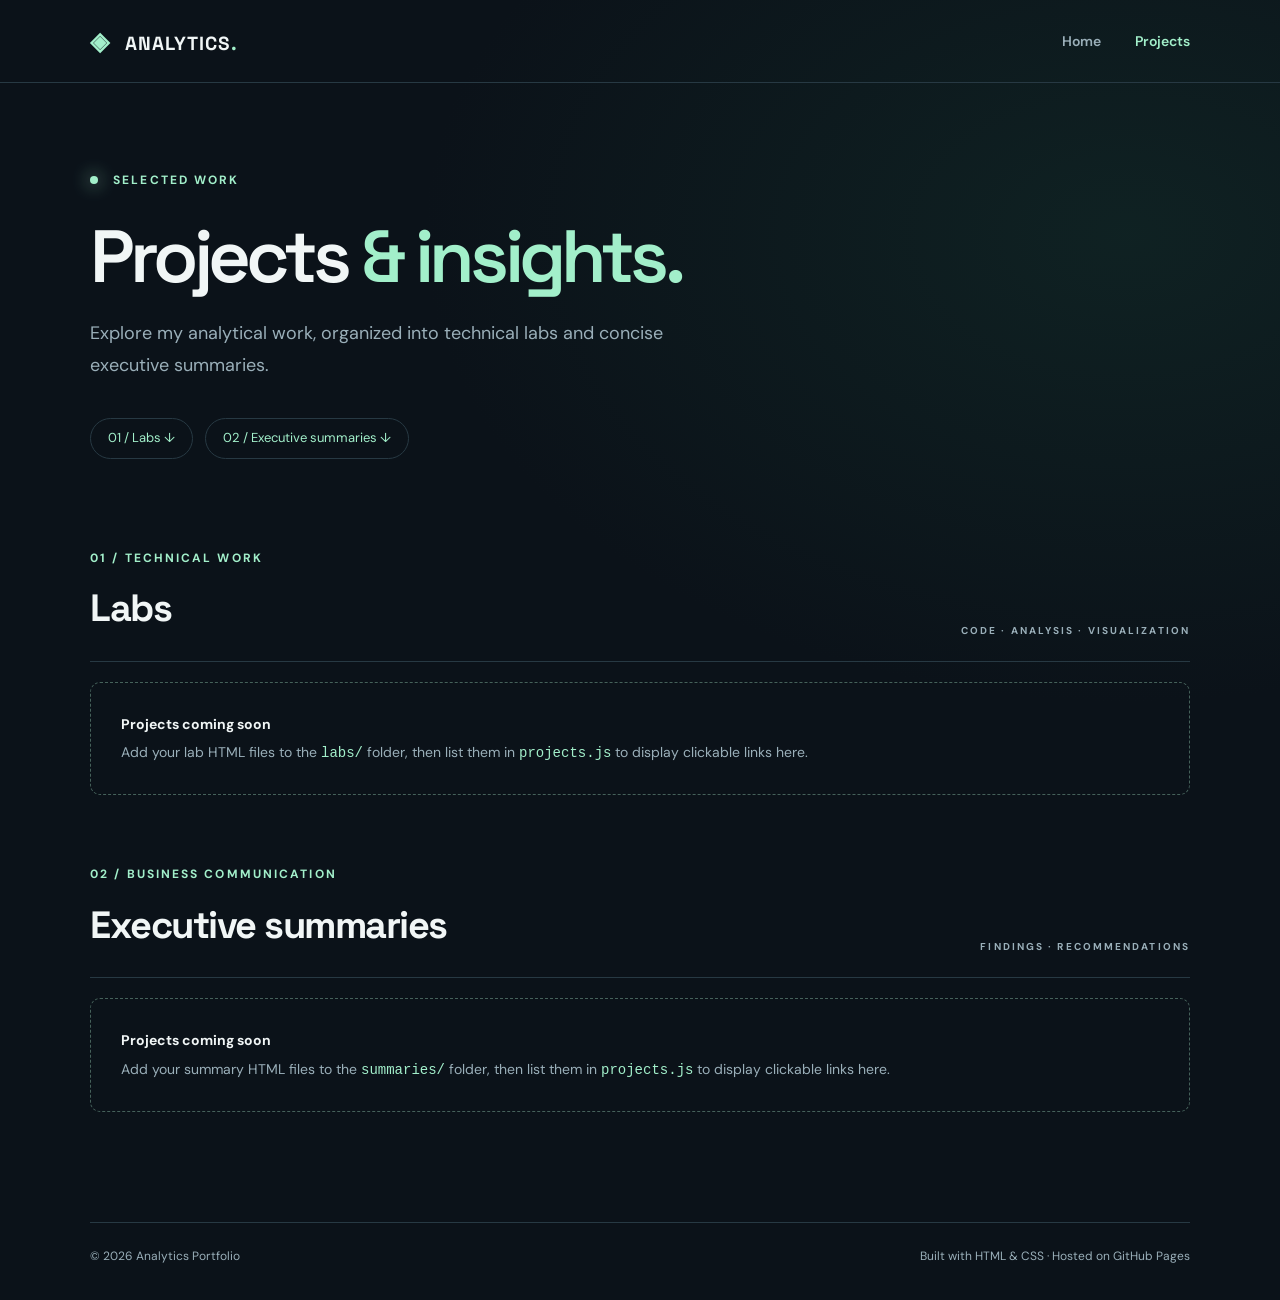
==== projects.html @ bbb92398 "Add files via upload" ====
<!doctype html>
<html lang="en"><head><meta charset="utf-8"><meta name="viewport" content="width=device-width,initial-scale=1"><meta name="description" content="Browse analytics labs and executive summaries."><title>Analytics Portfolio | Projects</title><link rel="stylesheet" href="styles.css"></head>
<body><header class="site-header"><div class="shell nav"><a class="brand" href="index.html"><span class="brand-mark">◈</span> ANALYTICS<span class="accent">.</span></a><nav aria-label="Main navigation"><a href="index.html">Home</a><a class="active" aria-current="page" href="projects.html">Projects</a></nav></div></header><main class="shell project-main"><div class="eyebrow"><span class="dot"></span> SELECTED WORK</div><h1>Projects <em>& insights.</em></h1><p class="lede project-lede">Explore my analytical work, organized into technical labs and concise executive summaries.</p><div class="jump-links"><a href="#labs">01 / Labs ↓</a><a href="#summaries">02 / Executive summaries ↓</a></div><section class="project-section" id="labs"><div class="section-heading"><div><div class="section-kicker">01 / TECHNICAL WORK</div><h2>Labs</h2></div><span class="section-aside">CODE · ANALYSIS · VISUALIZATION</span></div><div id="labs-list" class="project-list"></div></section><section class="project-section" id="summaries"><div class="section-heading"><div><div class="section-kicker">02 / BUSINESS COMMUNICATION</div><h2>Executive summaries</h2></div><span class="section-aside">FINDINGS · RECOMMENDATIONS</span></div><div id="summaries-list" class="project-list"></div></section></main><footer class="shell footer"><span>© <span id="year"></span> Analytics Portfolio</span><span>Built with HTML & CSS · Hosted on GitHub Pages</span></footer><script src="projects.js"></script></body></html>
---- styles.css ----
@import url('https://fonts.googleapis.com/css2?family=DM+Sans:wght@400;500;600;700&family=Space+Grotesk:wght@400;500;600;700&display=swap');
:root{color-scheme:dark;--bg:#0b1219;--panel:#111d26;--border:#273943;--text:#f1f6f6;--muted:#9aafb9;--accent:#a2efca}*{box-sizing:border-box}html{scroll-behavior:smooth}body{margin:0;background:radial-gradient(ellipse 55% 36% at 88% 18%,#14342e75,transparent),var(--bg);color:var(--text);font-family:'DM Sans',Arial,sans-serif;line-height:1.6}.shell{width:min(1100px,calc(100% - 48px));margin:auto}a{color:inherit;text-decoration:none}.site-header{border-bottom:1px solid var(--border)}.nav{height:82px;display:flex;justify-content:space-between;align-items:center}.brand{font-family:'Space Grotesk',sans-serif;font-size:19px;font-weight:700;letter-spacing:1px}.brand-mark,.accent{color:var(--accent)}.brand-mark{font-size:25px;margin-right:9px}.nav nav{display:flex;gap:34px}.nav nav a{color:var(--muted);font-size:14px;font-weight:600}.nav nav a:hover,.nav nav a.active{color:var(--accent)}.hero{padding:126px 0 78px}.eyebrow,.section-kicker,.stat-label,.section-aside{font-size:12px;letter-spacing:2.1px;font-weight:700;color:var(--accent)}.dot{display:inline-block;width:8px;height:8px;background:var(--accent);border-radius:50%;margin-right:10px;box-shadow:0 0 18px var(--accent)}h1,h2,h3,p{margin-top:0}h1,h2,h3{font-family:'Space Grotesk',sans-serif}h1{font-size:clamp(44px,7vw,85px);letter-spacing:-.065em;line-height:1.12;margin:26px 0 27px;font-weight:600}h1 em{font-style:normal;color:var(--accent)}.lede{font-size:18px;line-height:1.8;max-width:660px;color:var(--muted)}.actions{display:flex;gap:13px;flex-wrap:wrap;margin-top:38px}.btn{padding:13px 20px;border-radius:7px;font-size:14px;font-weight:700;display:inline-flex;align-items:center;gap:22px}.primary{background:var(--accent);color:#10221d}.secondary{border:1px solid var(--border);color:var(--text)}.btn:hover{transform:translateY(-2px);transition:transform .2s}.hero-rule{height:1px;background:var(--border);margin-top:85px}.stats{display:flex;gap:85px;margin-top:28px}.stats>div{display:flex;flex-direction:column;gap:5px}.stat-label{color:var(--muted);font-size:10px}.stats strong{font-size:15px;font-weight:600}.home-bottom{padding:48px 0 100px}.feature-grid{display:grid;grid-template-columns:1fr 1fr;gap:18px;margin-top:24px}.feature{background:var(--panel);border:1px solid var(--border);padding:34px;border-radius:12px;transition:border-color .2s,transform .2s}.feature:hover,.project-item:hover{border-color:var(--accent);transform:translateY(-2px)}.feature-icon{color:var(--accent);font-size:32px}.feature h2{font-size:24px;margin:22px 0 8px}.feature h2 span{color:var(--accent);font-size:17px}.feature p{color:var(--muted);font-size:15px;margin:0}.footer{border-top:1px solid var(--border);padding:24px 0 36px;display:flex;justify-content:space-between;gap:20px;color:var(--muted);font-size:12px}.project-main{padding-top:88px;padding-bottom:110px}.project-main h1{font-size:clamp(46px,6vw,74px);margin-bottom:18px}.project-lede{max-width:650px}.jump-links{display:flex;gap:12px;margin:36px 0 90px;flex-wrap:wrap}.jump-links a{border:1px solid var(--border);border-radius:30px;padding:9px 17px;font-size:13px;color:var(--accent)}.project-section{margin-top:70px;scroll-margin-top:30px}.section-heading{display:flex;align-items:end;justify-content:space-between;border-bottom:1px solid var(--border);padding-bottom:22px;gap:20px}.section-heading h2{font-size:38px;letter-spacing:-1.5px;margin:10px 0 0}.section-aside{color:var(--muted);font-size:10px}.project-list{display:grid;gap:12px;padding-top:20px}.project-item{background:var(--panel);border:1px solid var(--border);border-radius:10px;padding:23px 27px;display:flex;align-items:center;justify-content:space-between;gap:22px;transition:transform .2s,border-color .2s}.project-item h3{font-size:19px;margin:4px 0 6px}.project-item p{font-size:14px;color:var(--muted);margin:0}.tag{font-size:10px;letter-spacing:1.4px;color:var(--accent);font-weight:700}.arrow{color:var(--accent);font-size:25px;flex:none}.empty{border:1px dashed #45615a;border-radius:10px;padding:30px;color:var(--muted);font-size:14px}.empty strong{display:block;color:var(--text);margin-bottom:6px}.empty code{color:var(--accent)}@media(max-width:650px){.shell{width:min(100% - 34px,1100px)}.nav{height:70px}.nav nav{gap:20px}.brand{font-size:15px}.hero{padding-top:82px}.hero-rule{margin-top:65px}.stats{flex-direction:column;gap:23px}.feature-grid{grid-template-columns:1fr}.footer{flex-direction:column}.project-main{padding-top:65px}.jump-links{margin-bottom:65px}.section-aside{display:none}.project-item{padding:20px}}
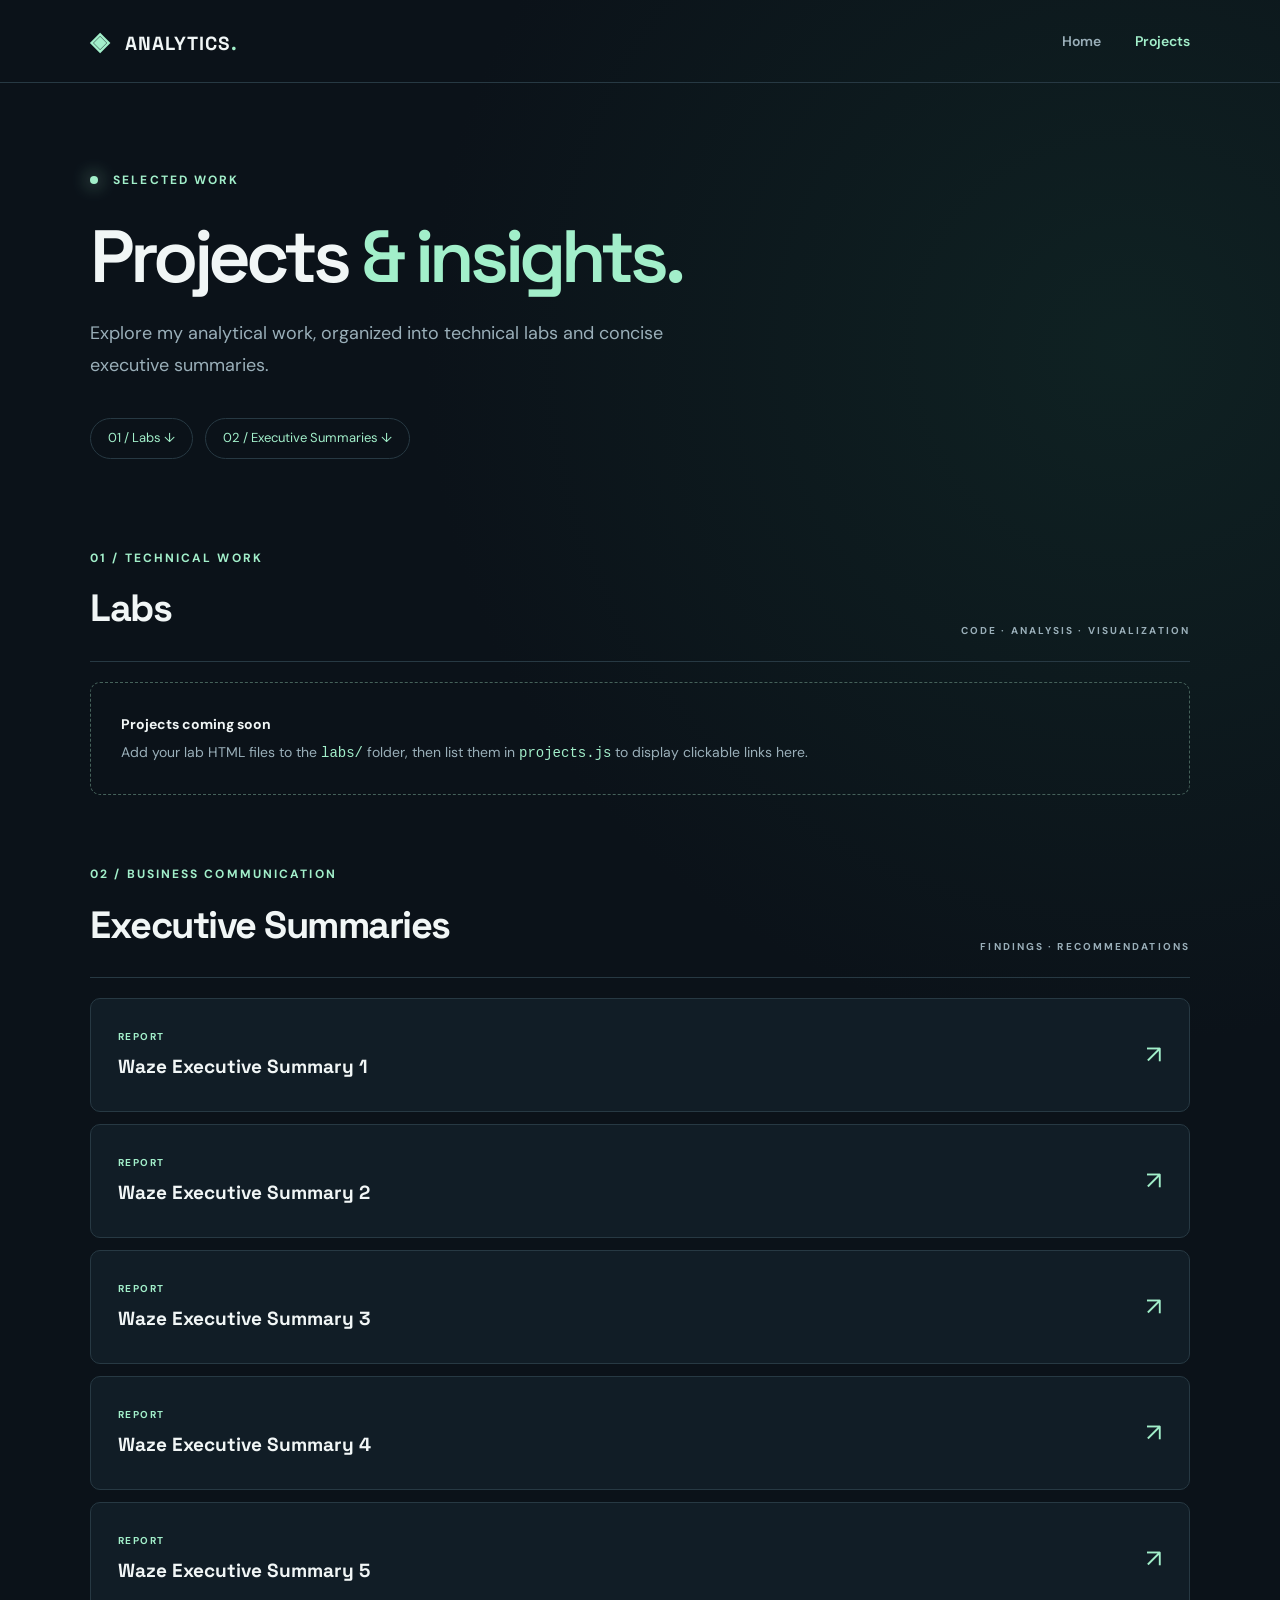
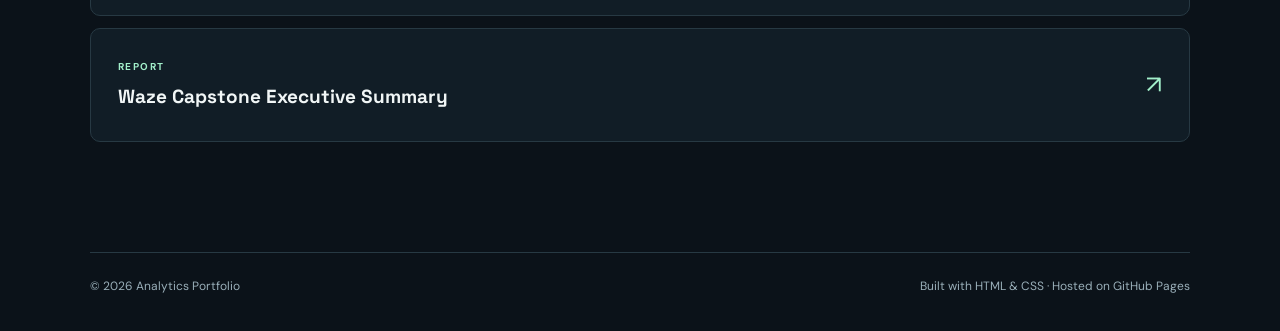
==== commit 367cca6b: "Fix meta description and update link text casing Updated the description meta tag for clarity and co" ====
--- a/projects.html
+++ b/projects.html
@@ -1,3 +1,3 @@
 <!doctype html>
-<html lang="en"><head><meta charset="utf-8"><meta name="viewport" content="width=device-width,initial-scale=1"><meta name="description" content="Browse analytics labs and executive summaries."><title>Analytics Portfolio | Projects</title><link rel="stylesheet" href="styles.css"></head>
-<body><header class="site-header"><div class="shell nav"><a class="brand" href="index.html"><span class="brand-mark">◈</span> ANALYTICS<span class="accent">.</span></a><nav aria-label="Main navigation"><a href="index.html">Home</a><a class="active" aria-current="page" href="projects.html">Projects</a></nav></div></header><main class="shell project-main"><div class="eyebrow"><span class="dot"></span> SELECTED WORK</div><h1>Projects <em>& insights.</em></h1><p class="lede project-lede">Explore my analytical work, organized into technical labs and concise executive summaries.</p><div class="jump-links"><a href="#labs">01 / Labs ↓</a><a href="#summaries">02 / Executive summaries ↓</a></div><section class="project-section" id="labs"><div class="section-heading"><div><div class="section-kicker">01 / TECHNICAL WORK</div><h2>Labs</h2></div><span class="section-aside">CODE · ANALYSIS · VISUALIZATION</span></div><div id="labs-list" class="project-list"></div></section><section class="project-section" id="summaries"><div class="section-heading"><div><div class="section-kicker">02 / BUSINESS COMMUNICATION</div><h2>Executive summaries</h2></div><span class="section-aside">FINDINGS · RECOMMENDATIONS</span></div><div id="summaries-list" class="project-list"></div></section></main><footer class="shell footer"><span>© <span id="year"></span> Analytics Portfolio</span><span>Built with HTML & CSS · Hosted on GitHub Pages</span></footer><script src="projects.js"></script></body></html>
+<html lang="en"><head><meta charset="utf-8"><meta name="viewport" content="width=device-width,initial-scale=1"><meta name="description" content="Browse Labs and Executive Summaries."><title>Analytics Portfolio | Projects</title><link rel="stylesheet" href="styles.css"></head>
+<body><header class="site-header"><div class="shell nav"><a class="brand" href="index.html"><span class="brand-mark">◈</span> ANALYTICS<span class="accent">.</span></a><nav aria-label="Main navigation"><a href="index.html">Home</a><a class="active" aria-current="page" href="projects.html">Projects</a></nav></div></header><main class="shell project-main"><div class="eyebrow"><span class="dot"></span> SELECTED WORK</div><h1>Projects <em>& insights.</em></h1><p class="lede project-lede">Explore my analytical work, organized into technical labs and concise executive summaries.</p><div class="jump-links"><a href="#labs">01 / Labs ↓</a><a href="#summaries">02 / Executive Summaries ↓</a></div><section class="project-section" id="labs"><div class="section-heading"><div><div class="section-kicker">01 / TECHNICAL WORK</div><h2>Labs</h2></div><span class="section-aside">CODE · ANALYSIS · VISUALIZATION</span></div><div id="labs-list" class="project-list"></div></section><section class="project-section" id="summaries"><div class="section-heading"><div><div class="section-kicker">02 / BUSINESS COMMUNICATION</div><h2>Executive Summaries</h2></div><span class="section-aside">FINDINGS · RECOMMENDATIONS</span></div><div id="summaries-list" class="project-list"></div></section></main><footer class="shell footer"><span>© <span id="year"></span> Analytics Portfolio</span><span>Built with HTML & CSS · Hosted on GitHub Pages</span></footer><script src="projects.js"></script></body></html>
